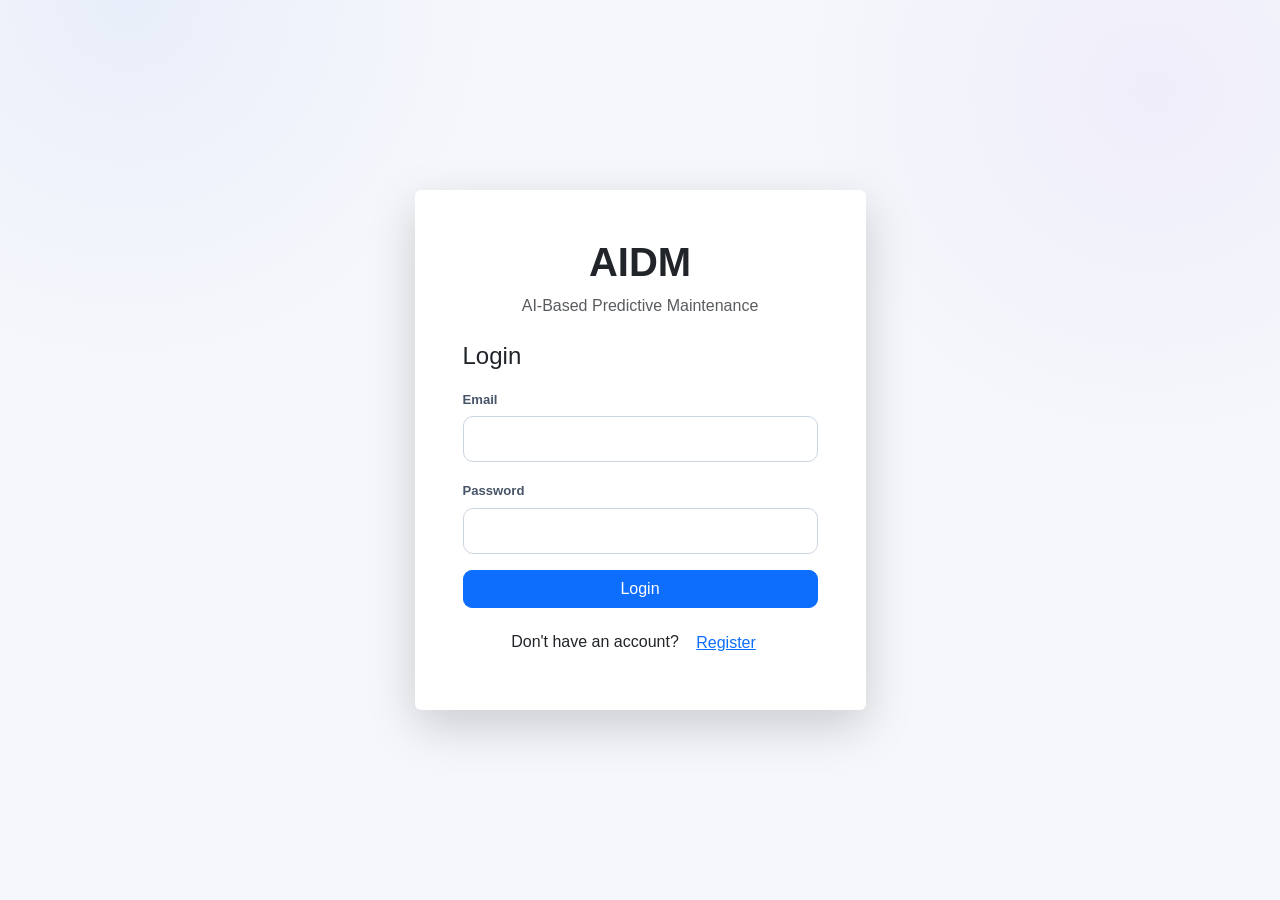
==== frontend/dashboard.html @ ff5ab592 "Initial AIDM project commit" ====
<!DOCTYPE html>
<html lang="en">

<head>

    <meta charset="UTF-8">

    <meta
        name="viewport"
        content="width=device-width, initial-scale=1.0"
    >

    <title>AIDM | Intelligent Maintenance</title>

    <!-- Bootstrap -->
    <link
        href="https://cdn.jsdelivr.net/npm/bootstrap@5.3.3/dist/css/bootstrap.min.css"
        rel="stylesheet"
    >

    <!-- Icons -->
    <link
        rel="stylesheet"
        href="https://cdn.jsdelivr.net/npm/bootstrap-icons@1.11.3/font/bootstrap-icons.min.css"
    >

    <!-- AIDM Styles -->
    <link
        rel="stylesheet"
        href="css/style.css"
    >

</head>


<body>


<!-- ======================================================
     NAVBAR
====================================================== -->

<nav class="aidm-navbar">

    <div class="container">

        <div class="aidm-nav-content">

            <div class="aidm-brand">

                <div class="brand-icon">
                    <i class="bi bi-cpu"></i>
                </div>

                <div>

                    <div class="brand-name">
                        AIDM
                    </div>

                    <div class="brand-subtitle">
                        Intelligent Maintenance
                    </div>

                </div>

            </div>


            <div class="aidm-user-area">

                <div class="user-info">

                    <div class="user-avatar">
                        <i class="bi bi-person"></i>
                    </div>

                    <span id="welcomeUser">
                        Welcome
                    </span>

                </div>


                <button
                    id="logoutButton"
                    type="button"
                    class="logout-btn"
                >

                    <i class="bi bi-box-arrow-right"></i>

                    <span>Logout</span>

                </button>

            </div>

        </div>

    </div>

</nav>



<!-- ======================================================
     MAIN
====================================================== -->

<main class="container aidm-main">


    <!-- ==================================================
         HERO
    ================================================== -->

    <section class="dashboard-hero">

        <div>

            <div class="hero-eyebrow">

                <span class="status-dot"></span>

                AIDM SYSTEM ONLINE

            </div>


            <h1>

                Intelligent maintenance,

                <span>simplified.</span>

            </h1>


            <p>

                Monitor your appliance, predict upcoming maintenance,
                and let AIDM assist you with service discovery and booking.

            </p>

        </div>


        <div class="hero-icon">

            <i class="bi bi-robot"></i>

        </div>

    </section>



    <!-- ==================================================
         LOADING
    ================================================== -->

    <div
        id="loadingMessage"
        class="aidm-loading"
    >

        <div class="spinner-border spinner-border-sm"></div>

        <span>
            Loading your appliance...
        </span>

    </div>



    <!-- ==================================================
         REGISTER APPLIANCE
    ================================================== -->

    <section
        id="registerApplianceSection"
        class="aidm-card register-card"
        style="display: none;"
    >

        <div class="card-header-custom">

            <div class="section-icon">
                <i class="bi bi-plus-circle"></i>
            </div>

            <div>

                <h3>
                    Register Your Appliance
                </h3>

                <p>
                    Register another appliance or add your first appliance to start intelligent maintenance monitoring.
                </p>

            </div>

        </div>


        <form id="applianceForm">

            <div class="row g-3">


                <!-- APPLIANCE TYPE -->

                <div class="col-md-6">

                    <label
                        for="applianceTypeInput"
                        class="form-label"
                    >
                        Appliance Type
                    </label>

                    <select
                        id="applianceTypeInput"
                        class="form-select"
                        required
                    >

                        <option value="">
                            Select appliance
                        </option>

                        <option value="Water Purifier">
                            Water Purifier
                        </option>

                    </select>

                </div>


                <!-- BRAND -->

                <div class="col-md-6">

                    <label
                        for="brandInput"
                        class="form-label"
                    >
                        Brand
                    </label>

                    <select
                        id="brandInput"
                        class="form-select"
                        required
                    >

                        <option value="">
                            Select brand
                        </option>

                        <option value="KENT">
                            KENT
                        </option>

                    </select>

                </div>


                <!-- MODEL -->

                <div class="col-md-6">

                    <label
                        for="modelInput"
                        class="form-label"
                    >
                        Model
                    </label>

                    <select
                        id="modelInput"
                        class="form-select"
                        required
                    >

                        <option value="">
                            Select model
                        </option>

                        <option value="KENT Elegant">
                            KENT Elegant
                        </option>

                        <option value="KENT Grand">
                            KENT Grand
                        </option>

                        <option value="KENT Sterling Star">
                            KENT Sterling Star
                        </option>

                    </select>

                </div>


                <!-- MAINTENANCE INTERVAL -->

                <div class="col-md-6">

                    <label
                        for="intervalInput"
                        class="form-label"
                    >
                        Maintenance Interval
                    </label>

                    <select
                        id="intervalInput"
                        class="form-select"
                        required
                    >

                        <option value="3">
                            Every 3 months
                        </option>

                        <option
                            value="6"
                            selected
                        >
                            Every 6 months
                        </option>

                        <option value="12">
                            Every 12 months
                        </option>

                    </select>

                </div>


                <!-- INSTALLATION DATE -->

                <div class="col-md-6">

                    <label
                        for="installationDate"
                        class="form-label"
                    >
                        Installation Date
                    </label>

                    <input
                        type="date"
                        id="installationDate"
                        class="form-control"
                        required
                    >

                </div>


                <!-- LAST SERVICE DATE -->

                <div class="col-md-6">

                    <label
                        for="lastServiceDate"
                        class="form-label"
                    >
                        Last Service Date
                    </label>

                    <input
                        type="date"
                        id="lastServiceDate"
                        class="form-control"
                        required
                    >

                </div>

            </div>


            <button
                type="submit"
                class="primary-btn mt-4"
            >

                <i class="bi bi-plus-lg"></i>

                Register Appliance

            </button>


            <div
                id="applianceMessage"
                class="mt-3"
            ></div>

        </form>

    </section>



    <!-- ==================================================
         MY APPLIANCES
    ================================================== -->

    <section
        id="appliancesSection"
        class="aidm-card mb-4"
        style="display: none;"
    >

        <div class="section-heading d-flex justify-content-between align-items-center flex-wrap gap-3">

            <div class="d-flex align-items-center gap-3">

                <div class="section-heading-icon">
                    <i class="bi bi-grid-1x2"></i>
                </div>

                <div>

                    <div class="small-label">
                        MY APPLIANCES
                    </div>

                    <h2 class="mb-1">
                        Your Registered Appliances
                    </h2>

                    <p class="mb-0">
                        Select an appliance to view its maintenance schedule, AI analysis and service options.
                    </p>

                </div>

            </div>


            <button
                type="button"
                id="addApplianceButton"
                class="primary-btn"
            >

                <i class="bi bi-plus-lg"></i>

                Add Appliance

            </button>

        </div>


        <div
            id="applianceList"
            class="row g-3 mt-2"
        ></div>

    </section>



    <!-- ==================================================
         DASHBOARD CONTENT
    ================================================== -->

    <div
        id="dashboardContent"
        style="display: none;"
    >


        <!-- ==============================================
             APPLIANCE + MAINTENANCE OVERVIEW
        =============================================== -->

        <section class="overview-grid">


            <!-- APPLIANCE -->

            <div class="aidm-card appliance-card">

                <div class="card-top-row">

                    <div>

                        <div class="small-label">
                            REGISTERED APPLIANCE
                        </div>

                        <h2 id="applianceType">
                            -
                        </h2>

                    </div>


                    <div class="appliance-main-icon">
                        <i class="bi bi-droplet-half"></i>
                    </div>

                </div>


                <div class="appliance-details">

                    <div>

                        <span>
                            Brand
                        </span>

                        <strong id="applianceBrand">
                            -
                        </strong>

                    </div>


                    <div>

                        <span>
                            Model
                        </span>

                        <strong id="applianceModel">
                            -
                        </strong>

                    </div>


                    <div>

                        <span>
                            Last Service
                        </span>

                        <strong id="lastService">
                            -
                        </strong>

                    </div>

                </div>

            </div>



            <!-- MAINTENANCE -->

            <div class="aidm-card maintenance-card">

                <div class="maintenance-heading">

                    <div>

                        <div class="small-label">
                            MAINTENANCE MONITOR
                        </div>

                        <h3>
                            Service Schedule
                        </h3>

                    </div>


                    <div class="maintenance-icon">
                        <i class="bi bi-calendar-check"></i>
                    </div>

                </div>


                <div
                    id="maintenanceStatus"
                    class="maintenance-status"
                >
                    Checking maintenance...
                </div>


                <div class="maintenance-date">

                    <span>
                        Next maintenance
                    </span>

                    <strong id="nextMaintenance">
                        -
                    </strong>

                </div>


                <div class="maintenance-interval">

                    <span>
                        Maintenance interval
                    </span>

                    <strong id="maintenanceInterval">
                        -
                    </strong>

                </div>

            </div>

        </section>



        <!-- ==============================================
             ASK AIDM
        =============================================== -->

        <section class="aidm-card ask-aidm-card">

            <div class="ask-aidm-header">

                <div class="ask-aidm-title-area">

                    <div class="ask-aidm-logo">
                        <i class="bi bi-chat-square-text"></i>
                    </div>

                    <div>

                        <div class="agent-label">
                            AIDM KNOWLEDGE ASSISTANT
                        </div>

                        <h2>
                            Ask AIDM
                        </h2>

                        <p>
                            Ask questions about your selected purifier and get answers grounded in its specific maintenance manual.
                        </p>

                    </div>

                </div>


                <div class="ask-aidm-model-badge">

                    <i class="bi bi-file-earmark-text"></i>

                    <span id="askAIDMModel">
                        No purifier selected
                    </span>

                </div>

            </div>


            <!-- QUESTION INPUT -->

            <div class="ask-aidm-input-area">

                <label
                    for="aidmQuestion"
                    class="form-label"
                >
                    What would you like to know?
                </label>


                <div class="ask-aidm-input-row">

                    <textarea
                        id="aidmQuestion"
                        class="form-control"
                        rows="3"
                        placeholder="Example: How often should I replace the RO membrane?"
                    ></textarea>


                    <button
                        type="button"
                        id="askAIDMButton"
                        class="ask-aidm-btn"
                    >

                        <i class="bi bi-stars"></i>

                        Ask AIDM

                    </button>

                </div>


                <div class="ask-aidm-hint">

                    <i class="bi bi-info-circle"></i>

                    <span>
                        Press Ctrl + Enter to ask quickly.
                    </span>

                </div>

            </div>


            <!-- ANSWER -->

            <div
                id="aidmQuestionResult"
                class="ask-aidm-result"
                style="display: none;"
            >

                <div class="ask-aidm-result-header">

                    <div class="ask-aidm-answer-icon">

                        <i class="bi bi-robot"></i>

                    </div>

                    <div>

                        <div class="small-label">
                            AIDM RESPONSE
                        </div>

                        <strong>
                            Maintenance Knowledge
                        </strong>

                    </div>

                </div>


                <div
                    id="aidmQuestionAnswer"
                    class="ask-aidm-answer"
                ></div>


                <div
                    id="aidmQuestionSource"
                    class="ask-aidm-source"
                ></div>

            </div>

        </section>



        <!-- ==============================================
             AIDM AGENT
        =============================================== -->

        <section class="aidm-card agent-card">


            <!-- AGENT HEADER -->

            <div class="agent-header">

                <div class="agent-title-area">

                    <div class="agent-logo">
                        <i class="bi bi-stars"></i>
                    </div>

                    <div>

                        <div class="agent-label">
                            AIDM INTELLIGENT AGENT
                        </div>

                        <h2>
                            Your maintenance copilot
                        </h2>

                        <p>
                            Analyze maintenance requirements, retrieve
                            relevant knowledge, discover service centers,
                            and recommend an available appointment.
                        </p>

                    </div>

                </div>


                <button
                    type="button"
                    id="runAgentButton"
                    class="agent-run-btn"
                >

                    <i class="bi bi-play-fill"></i>

                    Run AI Agent

                </button>

            </div>



            <!-- AGENT STATUS -->

            <div
                id="agentStatus"
                class="agent-status"
            >

                <div class="agent-status-inner">

                    <div class="agent-status-icon">
                        <i class="bi bi-stars"></i>
                    </div>

                    <div>

                        <strong>
                            Agent ready
                        </strong>

                        <p>
                            Click "Run AI Agent" to analyze your appliance.
                        </p>

                    </div>

                </div>

            </div>



            <!-- AGENT RESULTS -->

            <div
                id="agentResults"
                class="agent-results"
                style="display: none;"
            >


                <!-- AGENT PIPELINE -->

                <div class="agent-pipeline">

                    <div class="pipeline-step">

                        <div class="pipeline-icon">
                            <i class="bi bi-calendar-event"></i>
                        </div>

                        <div>

                            <span>
                                Maintenance
                            </span>

                            <strong>
                                Analyzed
                            </strong>

                        </div>

                    </div>


                    <div class="pipeline-line"></div>


                    <div class="pipeline-step">

                        <div class="pipeline-icon">
                            <i class="bi bi-database"></i>
                        </div>

                        <div>

                            <span>
                                Knowledge
                            </span>

                            <strong>
                                Retrieved
                            </strong>

                        </div>

                    </div>


                    <div class="pipeline-line"></div>


                    <div class="pipeline-step">

                        <div class="pipeline-icon">
                            <i class="bi bi-geo-alt"></i>
                        </div>

                        <div>

                            <span>
                                Service
                            </span>

                            <strong>
                                Discovered
                            </strong>

                        </div>

                    </div>


                    <div class="pipeline-line"></div>


                    <div class="pipeline-step">

                        <div class="pipeline-icon">
                            <i class="bi bi-clock"></i>
                        </div>

                        <div>

                            <span>
                                Appointment
                            </span>

                            <strong>
                                Ready
                            </strong>

                        </div>

                    </div>

                </div>



                <!-- AGENT SUMMARY -->

                <div class="agent-summary-grid">


                    <div class="agent-summary-card">

                        <span>
                            Maintenance Status
                        </span>

                        <strong id="agentMaintenanceStatus">
                            -
                        </strong>

                    </div>


                    <div class="agent-summary-card">

                        <span>
                            Predicted Maintenance
                        </span>

                        <strong id="agentMaintenanceDate">
                            -
                        </strong>

                    </div>


                    <div class="agent-summary-card">

                        <span>
                            Service Centers
                        </span>

                        <strong id="agentCenterCount">
                            -
                        </strong>

                    </div>

                </div>



                <!-- SERVICE CENTER + SLOT -->

                <div class="agent-selection-grid">


                    <!-- SERVICE CENTER -->

                    <div class="selection-card">

                        <div class="selection-heading">

                            <div class="selection-icon">
                                <i class="bi bi-geo-alt"></i>
                            </div>

                            <div>

                                <span>
                                    SERVICE CENTER
                                </span>

                                <h3>
                                    Choose a center
                                </h3>

                            </div>

                        </div>


                        <label
                            for="agentServiceCenterSelect"
                            class="form-label"
                        >
                            Available service centers
                        </label>


                        <select
                            id="agentServiceCenterSelect"
                            class="form-select"
                        >

                            <option value="">
                                Select service center
                            </option>

                        </select>


                        <div
                            id="agentServiceDistance"
                            class="selection-meta"
                        ></div>

                    </div>



                    <!-- TIME SLOT -->

                    <div class="selection-card">

                        <div class="selection-heading">

                            <div class="selection-icon clock-icon">
                                <i class="bi bi-clock"></i>
                            </div>

                            <div>

                                <span>
                                    APPOINTMENT
                                </span>

                                <h3>
                                    Choose a time
                                </h3>

                            </div>

                        </div>


                        <label
                            for="agentSlotSelect"
                            class="form-label"
                        >
                            Available time slots
                        </label>


                        <select
                            id="agentSlotSelect"
                            class="form-select"
                            disabled
                        >

                            <option value="">
                                Select service slot
                            </option>

                        </select>


                        <div class="selection-meta">
                            Slots depend on the selected service center.
                        </div>

                    </div>

                </div>



                <!-- EXPLANATION -->

                <div class="agent-explanation">

                    <div class="explanation-icon">
                        <i class="bi bi-lightbulb"></i>
                    </div>

                    <div>

                        <div class="explanation-title">
                            AI Maintenance Explanation
                        </div>

                        <p id="agentExplanation">
                            -
                        </p>

                    </div>

                </div>



                <!-- CONFIRMATION -->

                <div
                    id="agentConfirmation"
                    class="booking-confirmation"
                    style="display: none;"
                >

                    <div class="confirmation-content">

                        <div class="confirmation-icon">
                            <i class="bi bi-calendar-check"></i>
                        </div>

                        <div>

                            <div class="confirmation-label">
                                READY TO BOOK
                            </div>

                            <h3>
                                Confirm your maintenance appointment
                            </h3>

                            <p>
                                Review your selected service center
                                and time slot, then confirm the appointment.
                            </p>

                        </div>

                    </div>


                    <div class="confirmation-actions">

                        <button
                            type="button"
                            id="confirmAgentBooking"
                            class="confirm-btn"
                        >

                            <i class="bi bi-check-lg"></i>

                            Yes, Book It

                        </button>


                        <button
                            type="button"
                            id="cancelAgentBooking"
                            class="cancel-btn"
                        >

                            <i class="bi bi-x-lg"></i>

                            Not Now

                        </button>

                    </div>

                </div>



                <!-- BOOKING RESULT -->

                <div
                    id="agentBookingResult"
                    class="booking-result"
                    style="display: none;"
                ></div>


            </div>

        </section>



        <!-- ==============================================
             SERVICE CENTERS
        =============================================== -->

        <section class="aidm-card">

            <div class="section-heading">

                <div class="section-heading-icon">
                    <i class="bi bi-tools"></i>
                </div>

                <div>

                    <div class="small-label">
                        SERVICE NETWORK
                    </div>

                    <h2>
                        Available Service Centers
                    </h2>

                    <p>
                        Service providers available for your appliance.
                    </p>

                </div>

            </div>


            <div
                id="serviceCenters"
                class="row g-3"
            ></div>

        </section>



        <!-- ==============================================
             SERVICE HISTORY
        =============================================== -->

        <section class="aidm-card">

            <div class="section-heading">

                <div class="section-heading-icon history-icon">
                    <i class="bi bi-clock-history"></i>
                </div>

                <div>

                    <div class="small-label">
                        ACTIVITY
                    </div>

                    <h2>
                        Service History
                    </h2>

                    <p>
                        Your previous service appointments and bookings.
                    </p>

                </div>

            </div>


            <div id="bookingHistory">

                <div class="history-empty">

                    <i class="bi bi-hourglass-split"></i>

                    <span>
                        Loading service history...
                    </span>

                </div>

            </div>

        </section>


    </div>

</main>



<!-- ======================================================
     JAVASCRIPT
====================================================== -->

<script src="js/dashboard.js"></script>

</body>

</html>
---- frontend/css/style.css ----
/* =========================================================
   AIDM — Intelligent Maintenance Dashboard
   Premium Responsive UI
   ========================================================= */


/* =========================================================
   ROOT
========================================================= */

:root {

    --bg: #f5f7fb;
    --surface: #ffffff;
    --surface-soft: #f8fafc;

    --navy: #0f172a;
    --navy-light: #1e293b;

    --blue: #2563eb;
    --blue-dark: #1d4ed8;
    --blue-soft: #eff6ff;

    --purple: #7c3aed;
    --purple-soft: #f5f3ff;

    --green: #16a34a;
    --green-soft: #f0fdf4;

    --orange: #ea580c;
    --orange-soft: #fff7ed;

    --red: #dc2626;
    --red-soft: #fef2f2;

    --text: #0f172a;
    --text-secondary: #475569;
    --text-muted: #64748b;

    --border: #e2e8f0;

    --radius: 18px;

    --shadow:
        0 8px 30px rgba(15, 23, 42, 0.06);

    --shadow-hover:
        0 14px 40px rgba(15, 23, 42, 0.10);
}


/* =========================================================
   RESET
========================================================= */

* {
    box-sizing: border-box;
}

html {
    scroll-behavior: smooth;
}

body {

    margin: 0;

    background:
        radial-gradient(
            circle at 10% 0%,
            rgba(37, 99, 235, 0.06),
            transparent 25%
        ),
        radial-gradient(
            circle at 90% 10%,
            rgba(124, 58, 237, 0.05),
            transparent 25%
        ),
        var(--bg);

    color: var(--text);

    font-family:
        Inter,
        -apple-system,
        BlinkMacSystemFont,
        "Segoe UI",
        Roboto,
        Arial,
        sans-serif;

    min-height: 100vh;
}

button,
input,
select {
    font-family: inherit;
}


/* =========================================================
   NAVBAR
========================================================= */

.aidm-navbar {

    position: sticky;

    top: 0;

    z-index: 1000;

    background:
        linear-gradient(
            135deg,
            #0b1220,
            #172554
        );

    color: white;

    border-bottom:
        1px solid rgba(255, 255, 255, 0.08);

    box-shadow:
        0 6px 25px rgba(15, 23, 42, 0.16);
}


.aidm-nav-content {

    min-height: 72px;

    display: flex;

    align-items: center;

    justify-content: space-between;
}


.aidm-brand {

    display: flex;

    align-items: center;

    gap: 12px;
}


.brand-icon {

    width: 42px;

    height: 42px;

    display: flex;

    align-items: center;

    justify-content: center;

    border-radius: 12px;

    background:
        linear-gradient(
            135deg,
            #2563eb,
            #7c3aed
        );

    box-shadow:
        0 6px 18px rgba(37, 99, 235, 0.35);

    font-size: 1.15rem;
}


.brand-name {

    font-size: 1.2rem;

    font-weight: 800;

    letter-spacing: 0.5px;
}


.brand-subtitle {

    color: #94a3b8;

    font-size: 0.68rem;

    margin-top: -2px;

    letter-spacing: 0.4px;
}


.aidm-user-area {

    display: flex;

    align-items: center;

    gap: 18px;
}


.user-info {

    display: flex;

    align-items: center;

    gap: 9px;

    font-size: 0.9rem;

    color: #e2e8f0;
}


.user-avatar {

    width: 34px;

    height: 34px;

    display: flex;

    align-items: center;

    justify-content: center;

    border-radius: 50%;

    background: rgba(255, 255, 255, 0.1);

    color: white;
}


.logout-btn {

    display: flex;

    align-items: center;

    gap: 7px;

    background: rgba(255, 255, 255, 0.07);

    color: white;

    border: 1px solid rgba(255, 255, 255, 0.14);

    border-radius: 9px;

    padding: 8px 13px;

    font-size: 0.82rem;

    cursor: pointer;

    transition: all 0.2s ease;
}


.logout-btn:hover {

    background: rgba(255, 255, 255, 0.14);

    transform: translateY(-1px);
}


/* =========================================================
   MAIN
========================================================= */

.aidm-main {

    padding-top: 38px;

    padding-bottom: 60px;
}


/* =========================================================
   HERO
========================================================= */

.dashboard-hero {

    position: relative;

    overflow: hidden;

    display: flex;

    align-items: center;

    justify-content: space-between;

    min-height: 210px;

    margin-bottom: 25px;

    padding: 42px;

    border-radius: 24px;

    background:
        linear-gradient(
            135deg,
            #0f172a 0%,
            #172554 55%,
            #312e81 100%
        );

    color: white;

    box-shadow:
        0 15px 45px rgba(15, 23, 42, 0.18);
}


.dashboard-hero::before {

    content: "";

    position: absolute;

    width: 280px;

    height: 280px;

    border-radius: 50%;

    background:
        rgba(96, 165, 250, 0.12);

    top: -120px;

    right: 100px;
}


.dashboard-hero::after {

    content: "";

    position: absolute;

    width: 180px;

    height: 180px;

    border-radius: 50%;

    background:
        rgba(167, 139, 250, 0.12);

    bottom: -100px;

    right: 300px;
}


.dashboard-hero > div {

    position: relative;

    z-index: 2;
}


.hero-eyebrow {

    display: flex;

    align-items: center;

    gap: 8px;

    font-size: 0.72rem;

    font-weight: 700;

    letter-spacing: 1.2px;

    color: #93c5fd;

    margin-bottom: 12px;
}


.status-dot {

    width: 8px;

    height: 8px;

    border-radius: 50%;

    background: #4ade80;

    box-shadow:
        0 0 0 4px rgba(74, 222, 128, 0.12);
}


.dashboard-hero h1 {

    margin: 0;

    max-width: 680px;

    font-size: clamp(2rem, 4vw, 3.1rem);

    line-height: 1.08;

    font-weight: 800;

    letter-spacing: -1.5px;
}


.dashboard-hero h1 span {

    background:
        linear-gradient(
            90deg,
            #60a5fa,
            #a78bfa
        );

    -webkit-background-clip: text;

    -webkit-text-fill-color: transparent;
}


.dashboard-hero p {

    max-width: 650px;

    margin: 15px 0 0;

    color: #cbd5e1;

    line-height: 1.7;

    font-size: 0.98rem;
}


.hero-icon {

    position: relative;

    z-index: 2;

    width: 115px;

    height: 115px;

    display: flex;

    align-items: center;

    justify-content: center;

    border-radius: 30px;

    background:
        rgba(255, 255, 255, 0.07);

    border:
        1px solid rgba(255, 255, 255, 0.12);

    backdrop-filter: blur(10px);

    font-size: 3.4rem;

    color: #bfdbfe;
}


/* =========================================================
   LOADING
========================================================= */

.aidm-loading {

    display: flex;

    align-items: center;

    gap: 10px;

    padding: 14px 17px;

    margin-bottom: 20px;

    border-radius: 12px;

    background: var(--blue-soft);

    border: 1px solid #bfdbfe;

    color: #1d4ed8;

    font-size: 0.9rem;
}


/* =========================================================
   GENERAL CARD
========================================================= */

.aidm-card {

    background: var(--surface);

    border: 1px solid var(--border);

    border-radius: var(--radius);

    box-shadow: var(--shadow);

    padding: 28px;

    margin-bottom: 22px;

    transition:
        box-shadow 0.25s ease,
        transform 0.25s ease;
}


.aidm-card:hover {

    box-shadow: var(--shadow-hover);
}


/* =========================================================
   REGISTER
========================================================= */

.register-card {

    max-width: 900px;

    margin-left: auto;

    margin-right: auto;
}


.card-header-custom {

    display: flex;

    gap: 15px;

    align-items: flex-start;

    margin-bottom: 25px;
}


.section-icon {

    width: 44px;

    height: 44px;

    flex-shrink: 0;

    display: flex;

    align-items: center;

    justify-content: center;

    border-radius: 12px;

    background: var(--blue-soft);

    color: var(--blue);

    font-size: 1.2rem;
}


.card-header-custom h3 {

    margin: 0;

    font-size: 1.2rem;

    font-weight: 750;
}


.card-header-custom p {

    margin: 5px 0 0;

    color: var(--text-muted);

    font-size: 0.9rem;
}


/* =========================================================
   FORM
========================================================= */

.form-label {

    color: var(--text-secondary);

    font-size: 0.82rem;

    font-weight: 650;

    margin-bottom: 7px;
}


.form-control,
.form-select {

    min-height: 46px;

    border:
        1px solid #cbd5e1;

    border-radius: 10px;

    padding: 10px 13px;

    color: var(--text);

    background: white;

    transition:
        border-color 0.2s ease,
        box-shadow 0.2s ease;
}


.form-control::placeholder {

    color: #94a3b8;
}


.form-control:focus,
.form-select:focus {

    border-color: var(--blue);

    box-shadow:
        0 0 0 4px rgba(37, 99, 235, 0.10);

    outline: none;
}


.primary-btn {

    display: inline-flex;

    align-items: center;

    gap: 8px;

    border: none;

    border-radius: 10px;

    padding: 11px 18px;

    color: white;

    background:
        linear-gradient(
            135deg,
            var(--blue),
            #4f46e5
        );

    font-weight: 650;

    box-shadow:
        0 6px 16px rgba(37, 99, 235, 0.22);

    cursor: pointer;

    transition: all 0.2s ease;
}


.primary-btn:hover {

    transform: translateY(-2px);

    box-shadow:
        0 9px 22px rgba(37, 99, 235, 0.30);
}


/* =========================================================
   OVERVIEW
========================================================= */

.overview-grid {

    display: grid;

    grid-template-columns:
        minmax(0, 1fr)
        minmax(0, 1fr);

    gap: 22px;

    margin-bottom: 22px;
}


.overview-grid .aidm-card {

    margin-bottom: 0;
}


/* =========================================================
   APPLIANCE CARD
========================================================= */

.appliance-card {

    background:
        linear-gradient(
            145deg,
            #ffffff,
            #f8fbff
        );
}


.card-top-row {

    display: flex;

    align-items: flex-start;

    justify-content: space-between;

    margin-bottom: 30px;
}


.small-label {

    color: #64748b;

    font-size: 0.68rem;

    font-weight: 800;

    letter-spacing: 1.1px;

    margin-bottom: 7px;
}


.appliance-card h2 {

    margin: 0;

    font-size: 1.65rem;

    font-weight: 800;

    letter-spacing: -0.5px;
}


.appliance-main-icon {

    width: 55px;

    height: 55px;

    display: flex;

    align-items: center;

    justify-content: center;

    border-radius: 16px;

    color: var(--blue);

    background: var(--blue-soft);

    font-size: 1.55rem;
}


.appliance-details {

    display: grid;

    grid-template-columns:
        repeat(3, 1fr);

    gap: 15px;

    padding-top: 18px;

    border-top:
        1px solid var(--border);
}


.appliance-details div {

    display: flex;

    flex-direction: column;

    gap: 5px;
}


.appliance-details span {

    color: var(--text-muted);

    font-size: 0.73rem;
}


.appliance-details strong {

    font-size: 0.9rem;

    font-weight: 700;

    word-break: break-word;
}


/* =========================================================
   MAINTENANCE CARD
========================================================= */

.maintenance-card {

    background:
        linear-gradient(
            145deg,
            #ffffff,
            #f8fafc
        );
}


.maintenance-heading {

    display: flex;

    align-items: flex-start;

    justify-content: space-between;

    margin-bottom: 18px;
}


.maintenance-heading h3 {

    margin: 0;

    font-size: 1.2rem;

    font-weight: 750;
}


.maintenance-icon {

    width: 46px;

    height: 46px;

    display: flex;

    align-items: center;

    justify-content: center;

    border-radius: 13px;

    background: var(--green-soft);

    color: var(--green);

    font-size: 1.25rem;
}


.maintenance-status {

    display: inline-flex;

    align-items: center;

    padding: 8px 12px;

    border-radius: 999px;

    background: var(--green-soft);

    color: var(--green);

    font-size: 0.78rem;

    font-weight: 750;

    margin-bottom: 22px;
}


.maintenance-date {

    display: flex;

    flex-direction: column;

    gap: 5px;

    padding-bottom: 17px;

    border-bottom:
        1px solid var(--border);
}


.maintenance-date span,
.maintenance-interval span {

    color: var(--text-muted);

    font-size: 0.75rem;
}


.maintenance-date strong {

    font-size: 1.45rem;

    font-weight: 800;

    letter-spacing: -0.3px;
}


.maintenance-interval {

    display: flex;

    align-items: center;

    justify-content: space-between;

    padding-top: 17px;
}


.maintenance-interval strong {

    font-size: 0.9rem;

    font-weight: 700;
}


/* =========================================================
   AGENT
========================================================= */

.agent-card {

    position: relative;

    overflow: hidden;

    padding: 0;
}


.agent-card::before {

    content: "";

    position: absolute;

    top: 0;

    left: 0;

    right: 0;

    height: 4px;

    background:
        linear-gradient(
            90deg,
            #2563eb,
            #7c3aed,
            #06b6d4
        );
}


.agent-header {

    display: flex;

    align-items: center;

    justify-content: space-between;

    gap: 25px;

    padding: 32px;
}


.agent-title-area {

    display: flex;

    gap: 16px;

    align-items: flex-start;
}


.agent-logo {

    width: 52px;

    height: 52px;

    flex-shrink: 0;

    display: flex;

    align-items: center;

    justify-content: center;

    border-radius: 15px;

    color: white;

    background:
        linear-gradient(
            135deg,
            #2563eb,
            #7c3aed
        );

    box-shadow:
        0 8px 20px rgba(37, 99, 235, 0.25);

    font-size: 1.35rem;
}


.agent-label {

    color: var(--blue);

    font-size: 0.68rem;

    font-weight: 800;

    letter-spacing: 1.1px;

    margin-bottom: 5px;
}


.agent-header h2 {

    margin: 0;

    font-size: 1.45rem;

    font-weight: 800;

    letter-spacing: -0.4px;
}


.agent-header p {

    max-width: 650px;

    margin: 7px 0 0;

    color: var(--text-muted);

    font-size: 0.88rem;

    line-height: 1.6;
}


.agent-run-btn {

    flex-shrink: 0;

    display: inline-flex;

    align-items: center;

    gap: 8px;

    border: none;

    border-radius: 11px;

    padding: 12px 18px;

    color: white;

    background: var(--navy);

    font-weight: 700;

    cursor: pointer;

    box-shadow:
        0 7px 18px rgba(15, 23, 42, 0.18);

    transition: all 0.2s ease;
}


.agent-run-btn:hover {

    background: #1e293b;

    transform: translateY(-2px);

    box-shadow:
        0 10px 23px rgba(15, 23, 42, 0.22);
}


/* =========================================================
   AGENT STATUS
========================================================= */

.agent-status {

    margin: 0 32px 25px;

    padding: 15px;

    border-radius: 13px;

    background:
        linear-gradient(
            90deg,
            #f8fafc,
            #f5f3ff
        );

    border:
        1px solid var(--border);
}


.agent-status-inner {

    display: flex;

    align-items: center;

    gap: 12px;
}


.agent-status-icon {

    width: 38px;

    height: 38px;

    display: flex;

    align-items: center;

    justify-content: center;

    border-radius: 10px;

    background: var(--purple-soft);

    color: var(--purple);
}


.agent-status strong {

    display: block;

    font-size: 0.86rem;
}


.agent-status p {

    margin: 2px 0 0;

    color: var(--text-muted);

    font-size: 0.8rem;
}


/* =========================================================
   AGENT RESULTS
========================================================= */

.agent-results {

    padding: 0 32px 32px;

    animation: agentAppear 0.35s ease;
}


@keyframes agentAppear {

    from {
        opacity: 0;
        transform: translateY(8px);
    }

    to {
        opacity: 1;
        transform: translateY(0);
    }

}


/* =========================================================
   PIPELINE
========================================================= */

.agent-pipeline {

    display: flex;

    align-items: center;

    padding: 17px;

    margin-bottom: 22px;

    border-radius: 14px;

    background: #f8fafc;

    border:
        1px solid var(--border);

    overflow-x: auto;
}


.pipeline-step {

    display: flex;

    align-items: center;

    gap: 9px;

    min-width: max-content;
}


.pipeline-icon {

    width: 34px;

    height: 34px;

    display: flex;

    align-items: center;

    justify-content: center;

    border-radius: 9px;

    background: white;

    color: var(--blue);

    border:
        1px solid #dbeafe;
}


.pipeline-step span {

    display: block;

    color: var(--text-muted);

    font-size: 0.66rem;

    text-transform: uppercase;

    letter-spacing: 0.5px;
}


.pipeline-step strong {

    display: block;

    font-size: 0.76rem;

    color: var(--text);
}


.pipeline-line {

    flex: 1;

    min-width: 25px;

    height: 1px;

    margin: 0 10px;

    background: #cbd5e1;
}


/* =========================================================
   AGENT SUMMARY
========================================================= */

.agent-summary-grid {

    display: grid;

    grid-template-columns:
        repeat(3, 1fr);

    gap: 14px;

    margin-bottom: 22px;
}


.agent-summary-card {

    padding: 18px;

    border-radius: 13px;

    background: white;

    border:
        1px solid var(--border);

    box-shadow:
        0 3px 12px rgba(15, 23, 42, 0.035);
}


.agent-summary-card span {

    display: block;

    color: var(--text-muted);

    font-size: 0.72rem;

    margin-bottom: 7px;
}


.agent-summary-card strong {

    display: block;

    font-size: 1rem;

    font-weight: 750;
}


/* =========================================================
   SELECTION
========================================================= */

.agent-selection-grid {

    display: grid;

    grid-template-columns:
        1fr 1fr;

    gap: 15px;

    margin-bottom: 18px;
}


.selection-card {

    padding: 21px;

    border-radius: 15px;

    border:
        1px solid var(--border);

    background:
        linear-gradient(
            145deg,
            #ffffff,
            #f8fafc
        );
}


.selection-heading {

    display: flex;

    align-items: center;

    gap: 11px;

    margin-bottom: 18px;
}


.selection-icon {

    width: 40px;

    height: 40px;

    display: flex;

    align-items: center;

    justify-content: center;

    border-radius: 11px;

    color: var(--blue);

    background: var(--blue-soft);
}


.clock-icon {

    color: var(--purple);

    background: var(--purple-soft);
}


.selection-heading span {

    display: block;

    color: var(--text-muted);

    font-size: 0.63rem;

    font-weight: 800;

    letter-spacing: 0.8px;
}


.selection-heading h3 {

    margin: 2px 0 0;

    font-size: 1rem;

    font-weight: 750;
}


.selection-meta {

    margin-top: 9px;

    color: var(--text-muted);

    font-size: 0.75rem;

    min-height: 18px;
}


/* =========================================================
   EXPLANATION
========================================================= */

.agent-explanation {

    display: flex;

    gap: 13px;

    padding: 20px;

    margin-bottom: 18px;

    border-radius: 14px;

    background:
        linear-gradient(
            135deg,
            #eff6ff,
            #f5f3ff
        );

    border:
        1px solid #dbeafe;
}


.explanation-icon {

    width: 39px;

    height: 39px;

    flex-shrink: 0;

    display: flex;

    align-items: center;

    justify-content: center;

    border-radius: 10px;

    color: var(--blue);

    background: white;

    box-shadow:
        0 3px 10px rgba(37, 99, 235, 0.08);
}


.explanation-title {

    font-size: 0.82rem;

    font-weight: 800;

    margin-bottom: 5px;
}


.agent-explanation p {

    margin: 0;

    color: var(--text-secondary);

    font-size: 0.86rem;

    line-height: 1.7;
}


/* =========================================================
   CONFIRMATION
========================================================= */

.booking-confirmation {

    display: flex;

    align-items: center;

    justify-content: space-between;

    gap: 20px;

    padding: 22px;

    border-radius: 15px;

    background:
        linear-gradient(
            135deg,
            #f0fdf4,
            #ecfeff
        );

    border:
        1px solid #bbf7d0;
}


.confirmation-content {

    display: flex;

    align-items: center;

    gap: 13px;
}


.confirmation-icon {

    width: 46px;

    height: 46px;

    display: flex;

    align-items: center;

    justify-content: center;

    flex-shrink: 0;

    border-radius: 12px;

    background: white;

    color: var(--green);

    font-size: 1.2rem;
}


.confirmation-label {

    color: var(--green);

    font-size: 0.63rem;

    font-weight: 800;

    letter-spacing: 1px;
}


.booking-confirmation h3 {

    margin: 3px 0;

    font-size: 1rem;

    font-weight: 800;
}


.booking-confirmation p {

    margin: 0;

    color: var(--text-muted);

    font-size: 0.78rem;
}


.confirmation-actions {

    display: flex;

    gap: 9px;

    flex-shrink: 0;
}


.confirm-btn,
.cancel-btn {

    border-radius: 9px;

    padding: 10px 15px;

    font-size: 0.82rem;

    font-weight: 700;

    cursor: pointer;

    transition: all 0.2s ease;
}


.confirm-btn {

    border: none;

    background: var(--green);

    color: white;
}


.confirm-btn:hover {

    background: #15803d;

    transform: translateY(-1px);
}


.cancel-btn {

    border:
        1px solid #cbd5e1;

    background: white;

    color: var(--text-secondary);
}


.cancel-btn:hover {

    background: #f8fafc;
}


/* =========================================================
   BOOKING RESULT
========================================================= */

.booking-result {

    animation: agentAppear 0.3s ease;
}


/* =========================================================
   SECTION HEADINGS
========================================================= */

.section-heading {

    display: flex;

    align-items: flex-start;

    gap: 14px;

    margin-bottom: 22px;
}


.section-heading-icon {

    width: 43px;

    height: 43px;

    display: flex;

    align-items: center;

    justify-content: center;

    flex-shrink: 0;

    border-radius: 12px;

    background: var(--blue-soft);

    color: var(--blue);
}


.history-icon {

    background: var(--purple-soft);

    color: var(--purple);
}


.section-heading h2 {

    margin: 0;

    font-size: 1.2rem;

    font-weight: 800;
}


.section-heading p {

    margin: 4px 0 0;

    color: var(--text-muted);

    font-size: 0.82rem;
}


/* =========================================================
   SERVICE CENTERS
========================================================= */

#serviceCenters {

    min-height: 40px;
}


.service-card {

    height: 100%;

    border-radius: 14px;

    transition:
        transform 0.2s ease,
        box-shadow 0.2s ease;
}


.service-card:hover {

    transform: translateY(-4px);

    box-shadow:
        0 12px 28px rgba(15, 23, 42, 0.09);
}


/* =========================================================
   HISTORY
========================================================= */

.history-empty {

    display: flex;

    align-items: center;

    justify-content: center;

    gap: 9px;

    min-height: 90px;

    border:
        1px dashed #cbd5e1;

    border-radius: 13px;

    color: var(--text-muted);

    font-size: 0.85rem;

    background: #f8fafc;
}


/* =========================================================
   BOOTSTRAP OVERRIDES
========================================================= */

.btn {

    border-radius: 9px;
}


.alert {

    border-radius: 12px;
}


/* =========================================================
   RESPONSIVE — TABLET
========================================================= */

@media (max-width: 900px) {

    .overview-grid {

        grid-template-columns: 1fr;
    }


    .agent-selection-grid {

        grid-template-columns: 1fr;
    }


    .booking-confirmation {

        align-items: flex-start;

        flex-direction: column;
    }


    .confirmation-actions {

        width: 100%;
    }


    .confirm-btn,
    .cancel-btn {

        flex: 1;
    }

}


/* =========================================================
   RESPONSIVE — MOBILE
========================================================= */

@media (max-width: 768px) {

    .aidm-main {

        padding-top: 20px;

        padding-bottom: 35px;
    }


    .aidm-nav-content {

        min-height: 64px;
    }


    .brand-subtitle {

        display: none;
    }


    .brand-icon {

        width: 38px;

        height: 38px;
    }


    .brand-name {

        font-size: 1.05rem;
    }


    .user-info span {

        display: none;
    }


    .logout-btn span {

        display: none;
    }


    .logout-btn {

        width: 35px;

        height: 35px;

        padding: 0;

        justify-content: center;
    }


    .dashboard-hero {

        min-height: auto;

        padding: 27px 23px;

        border-radius: 19px;
    }


    .dashboard-hero h1 {

        font-size: 2rem;

        letter-spacing: -0.8px;
    }


    .dashboard-hero p {

        font-size: 0.84rem;

        line-height: 1.6;
    }


    .hero-icon {

        display: none;
    }


    .aidm-card {

        padding: 20px;

        border-radius: 15px;
    }


    .agent-card {

        padding: 0;
    }


    .agent-header {

        align-items: flex-start;

        flex-direction: column;

        padding: 23px;
    }


    .agent-title-area {

        gap: 12px;
    }


    .agent-header h2 {

        font-size: 1.2rem;
    }


    .agent-header p {

        font-size: 0.8rem;
    }


    .agent-logo {

        width: 45px;

        height: 45px;

        font-size: 1.1rem;
    }


    .agent-run-btn {

        width: 100%;

        justify-content: center;
    }


    .agent-status {

        margin:
            0 20px 20px;
    }


    .agent-results {

        padding:
            0 20px 20px;
    }


    .agent-pipeline {

        padding: 13px;

        overflow-x: auto;

        justify-content: flex-start;
    }


    .agent-summary-grid {

        grid-template-columns: 1fr;

        gap: 9px;
    }


    .appliance-details {

        grid-template-columns: 1fr 1fr;
    }


    .maintenance-date strong {

        font-size: 1.25rem;
    }


    .confirmation-content {

        align-items: flex-start;
    }

}


/* =========================================================
   RESPONSIVE — SMALL PHONE
========================================================= */

@media (max-width: 480px) {

    .container {

        padding-left: 12px;

        padding-right: 12px;
    }


    .dashboard-hero {

        padding: 23px 19px;
    }


    .dashboard-hero h1 {

        font-size: 1.75rem;
    }


    .hero-eyebrow {

        font-size: 0.62rem;
    }


    .aidm-card {

        padding: 17px;
    }


    .agent-card {

        padding: 0;
    }


    .agent-header {

        padding: 19px;
    }


    .agent-status {

        margin:
            0 17px 17px;
    }


    .agent-results {

        padding:
            0 17px 17px;
    }


    .agent-pipeline {

        margin-left: -2px;

        margin-right: -2px;
    }


    .appliance-details {

        grid-template-columns: 1fr;
    }


    .appliance-main-icon {

        width: 45px;

        height: 45px;
    }


    .section-heading {

        gap: 10px;
    }


    .section-heading-icon {

        width: 38px;

        height: 38px;
    }


    .booking-confirmation {

        padding: 17px;
    }


    .confirmation-actions {

        flex-direction: column;

        width: 100%;
    }


    .confirm-btn,
    .cancel-btn {

        width: 100%;
    }

}


/* =========================================================
   ACCESSIBILITY
========================================================= */

button:focus-visible,
input:focus-visible,
select:focus-visible {

    outline:
        3px solid rgba(37, 99, 235, 0.22);

    outline-offset: 2px;
}


button:disabled,
select:disabled,
input:disabled {

    opacity: 0.6;

    cursor: not-allowed;
}

/* =========================================================
   ASK AIDM — RAG KNOWLEDGE ASSISTANT
========================================================= */

.ask-aidm-card {
    position: relative;
    overflow: hidden;
    padding: 0;
    background:
        linear-gradient(
            145deg,
            #ffffff 0%,
            #f8faff 55%,
            #faf8ff 100%
        );
}


/* Top gradient accent */

.ask-aidm-card::before {
    content: "";

    position: absolute;

    top: 0;
    left: 0;
    right: 0;

    height: 4px;

    background:
        linear-gradient(
            90deg,
            #2563eb,
            #7c3aed,
            #06b6d4
        );
}


/* =========================================================
   HEADER
========================================================= */

.ask-aidm-header {
    display: flex;

    align-items: center;
    justify-content: space-between;

    gap: 20px;

    padding: 28px 32px 24px;
}


.ask-aidm-title-area {
    display: flex;

    align-items: flex-start;

    gap: 15px;
}


/* AI Logo */

.ask-aidm-logo {
    width: 52px;
    height: 52px;

    flex-shrink: 0;

    display: flex;

    align-items: center;
    justify-content: center;

    border-radius: 15px;

    color: white;

    background:
        linear-gradient(
            135deg,
            #2563eb,
            #7c3aed
        );

    box-shadow:
        0 8px 22px rgba(37, 99, 235, 0.25);

    font-size: 1.35rem;
}


/* Small label */

.ask-aidm-label {
    color: var(--blue);

    font-size: 0.67rem;

    font-weight: 800;

    letter-spacing: 1.1px;

    margin-bottom: 5px;

    text-transform: uppercase;
}


/* Heading */

.ask-aidm-header h2 {
    margin: 0;

    font-size: 1.4rem;

    font-weight: 800;

    letter-spacing: -0.4px;

    color: var(--text);
}


/* Description */

.ask-aidm-header p {
    margin: 6px 0 0;

    max-width: 650px;

    color: var(--text-muted);

    font-size: 0.84rem;

    line-height: 1.6;
}


/* =========================================================
   MODEL BADGE
========================================================= */

.ask-aidm-model-badge {
    display: inline-flex;

    align-items: center;

    gap: 7px;

    flex-shrink: 0;

    padding: 9px 13px;

    border-radius: 999px;

    background: var(--purple-soft);

    border: 1px solid #ddd6fe;

    color: #6d28d9;

    font-size: 0.74rem;

    font-weight: 750;

    white-space: nowrap;
}


.ask-aidm-model-badge::before {
    content: "";

    width: 7px;
    height: 7px;

    border-radius: 50%;

    background: #8b5cf6;

    box-shadow:
        0 0 0 4px rgba(139, 92, 246, 0.10);
}


/* =========================================================
   INPUT AREA
========================================================= */

.ask-aidm-input-area {
    margin: 0 32px 32px;

    padding: 20px;

    border-radius: 15px;

    background:
        linear-gradient(
            135deg,
            #f8fafc,
            #f5f3ff
        );

    border: 1px solid var(--border);
}


.ask-aidm-input-row {
    display: flex;

    align-items: stretch;

    gap: 10px;
}


/* Question input */

.ask-aidm-input {
    flex: 1;

    min-height: 50px;

    resize: vertical;

    border:
        1px solid #cbd5e1;

    border-radius: 11px;

    padding: 13px 15px;

    background: white;

    color: var(--text);

    font-family: inherit;

    font-size: 0.9rem;

    line-height: 1.5;

    transition:
        border-color 0.2s ease,
        box-shadow 0.2s ease;
}


.ask-aidm-input::placeholder {
    color: #94a3b8;
}


.ask-aidm-input:focus {
    outline: none;

    border-color: var(--blue);

    box-shadow:
        0 0 0 4px rgba(37, 99, 235, 0.10);
}


/* =========================================================
   ASK BUTTON
========================================================= */

.ask-aidm-btn {
    display: inline-flex;

    align-items: center;
    justify-content: center;

    gap: 8px;

    min-width: 145px;

    padding: 12px 18px;

    border: none;

    border-radius: 11px;

    color: white;

    background:
        linear-gradient(
            135deg,
            #2563eb,
            #4f46e5
        );

    font-size: 0.84rem;

    font-weight: 750;

    cursor: pointer;

    box-shadow:
        0 7px 18px rgba(37, 99, 235, 0.22);

    transition:
        transform 0.2s ease,
        box-shadow 0.2s ease,
        opacity 0.2s ease;
}


.ask-aidm-btn:hover {
    transform: translateY(-2px);

    box-shadow:
        0 10px 24px rgba(37, 99, 235, 0.30);
}


.ask-aidm-btn:active {
    transform: translateY(0);
}


.ask-aidm-btn:disabled {
    opacity: 0.65;

    transform: none;

    cursor: not-allowed;
}


/* =========================================================
   KEYBOARD HINT
========================================================= */

.ask-aidm-hint {
    display: flex;

    align-items: center;

    gap: 6px;

    margin-top: 9px;

    color: var(--text-muted);

    font-size: 0.7rem;
}


.ask-aidm-hint kbd {
    padding: 2px 6px;

    border:
        1px solid #cbd5e1;

    border-bottom-width: 2px;

    border-radius: 5px;

    background: white;

    color: var(--text-secondary);

    font-size: 0.65rem;

    font-family: inherit;
}


/* =========================================================
   RESULT
========================================================= */

.ask-aidm-result {
    margin:
        0 32px 32px;

    border:
        1px solid #dbeafe;

    border-radius: 16px;

    overflow: hidden;

    background: white;

    box-shadow:
        0 6px 20px rgba(37, 99, 235, 0.07);

    animation:
        askAIDMAppear 0.35s ease;
}


@keyframes askAIDMAppear {

    from {
        opacity: 0;

        transform:
            translateY(8px);
    }

    to {
        opacity: 1;

        transform:
            translateY(0);
    }

}


/* =========================================================
   RESULT HEADER
========================================================= */

.ask-aidm-result-header {
    display: flex;

    align-items: center;

    justify-content: space-between;

    gap: 15px;

    padding: 15px 18px;

    background:
        linear-gradient(
            90deg,
            #eff6ff,
            #f5f3ff
        );

    border-bottom:
        1px solid #dbeafe;
}


.ask-aidm-result-title {
    display: flex;

    align-items: center;

    gap: 9px;

    color: var(--text);

    font-size: 0.82rem;

    font-weight: 800;
}


/* Answer icon */

.ask-aidm-answer-icon {
    width: 30px;
    height: 30px;

    display: flex;

    align-items: center;
    justify-content: center;

    border-radius: 8px;

    color: var(--blue);

    background: white;

    box-shadow:
        0 2px 8px rgba(37, 99, 235, 0.08);
}


/* =========================================================
   ANSWER CONTENT
========================================================= */

.ask-aidm-answer {
    padding: 20px;

    color: var(--text-secondary);

    font-size: 0.88rem;

    line-height: 1.75;

    white-space: pre-wrap;
}


.ask-aidm-answer strong {
    color: var(--text);

    font-weight: 750;
}


/* =========================================================
   SOURCE
========================================================= */

.ask-aidm-source {
    display: flex;

    align-items: center;

    gap: 8px;

    padding:
        12px 18px;

    background: #f8fafc;

    border-top:
        1px solid var(--border);

    color: var(--text-muted);

    font-size: 0.7rem;
}


.ask-aidm-source i {
    color: var(--purple);

    font-size: 0.85rem;
}


.ask-aidm-source strong {
    color: var(--text-secondary);

    font-weight: 700;
}


/* =========================================================
   EMPTY / DISABLED STATE
========================================================= */

.ask-aidm-disabled {
    opacity: 0.7;
}


.ask-aidm-disabled .ask-aidm-model-badge {
    background: #f1f5f9;

    border-color: #e2e8f0;

    color: var(--text-muted);
}


.ask-aidm-disabled .ask-aidm-model-badge::before {
    background: #94a3b8;

    box-shadow: none;
}


/* =========================================================
   LOADING STATE
========================================================= */

.ask-aidm-loading {
    display: inline-flex;

    align-items: center;

    gap: 8px;
}


.ask-aidm-loading .spinner-border {
    width: 15px;
    height: 15px;

    border-width: 2px;
}


/* =========================================================
   RESPONSIVE — TABLET
========================================================= */

@media (max-width: 900px) {

    .ask-aidm-header {
        align-items: flex-start;

        flex-direction: column;

        padding: 25px;
    }


    .ask-aidm-model-badge {
        align-self: flex-start;
    }


    .ask-aidm-input-area {
        margin:
            0 25px 25px;
    }


    .ask-aidm-result {
        margin:
            0 25px 25px;
    }

}


/* =========================================================
   RESPONSIVE — MOBILE
========================================================= */

@media (max-width: 768px) {

    .ask-aidm-header {
        padding: 22px;
    }


    .ask-aidm-title-area {
        gap: 12px;
    }


    .ask-aidm-logo {
        width: 45px;
        height: 45px;

        border-radius: 13px;

        font-size: 1.1rem;
    }


    .ask-aidm-header h2 {
        font-size: 1.2rem;
    }


    .ask-aidm-header p {
        font-size: 0.78rem;
    }


    .ask-aidm-input-area {
        margin:
            0 20px 20px;

        padding: 16px;
    }


    .ask-aidm-input-row {
        flex-direction: column;
    }


    .ask-aidm-btn {
        width: 100%;
    }


    .ask-aidm-result {
        margin:
            0 20px 20px;
    }


    .ask-aidm-answer {
        padding: 17px;

        font-size: 0.84rem;

        line-height: 1.7;
    }

}


/* =========================================================
   RESPONSIVE — SMALL PHONE
========================================================= */

@media (max-width: 480px) {

    .ask-aidm-header {
        padding: 19px;
    }


    .ask-aidm-input-area {
        margin:
            0 17px 17px;
    }


    .ask-aidm-result {
        margin:
            0 17px 17px;
    }


    .ask-aidm-model-badge {
        width: 100%;

        justify-content: center;
    }


    .ask-aidm-result-header {
        padding:
            13px 15px;
    }


    .ask-aidm-source {
        align-items: flex-start;

        line-height: 1.5;
    }

}
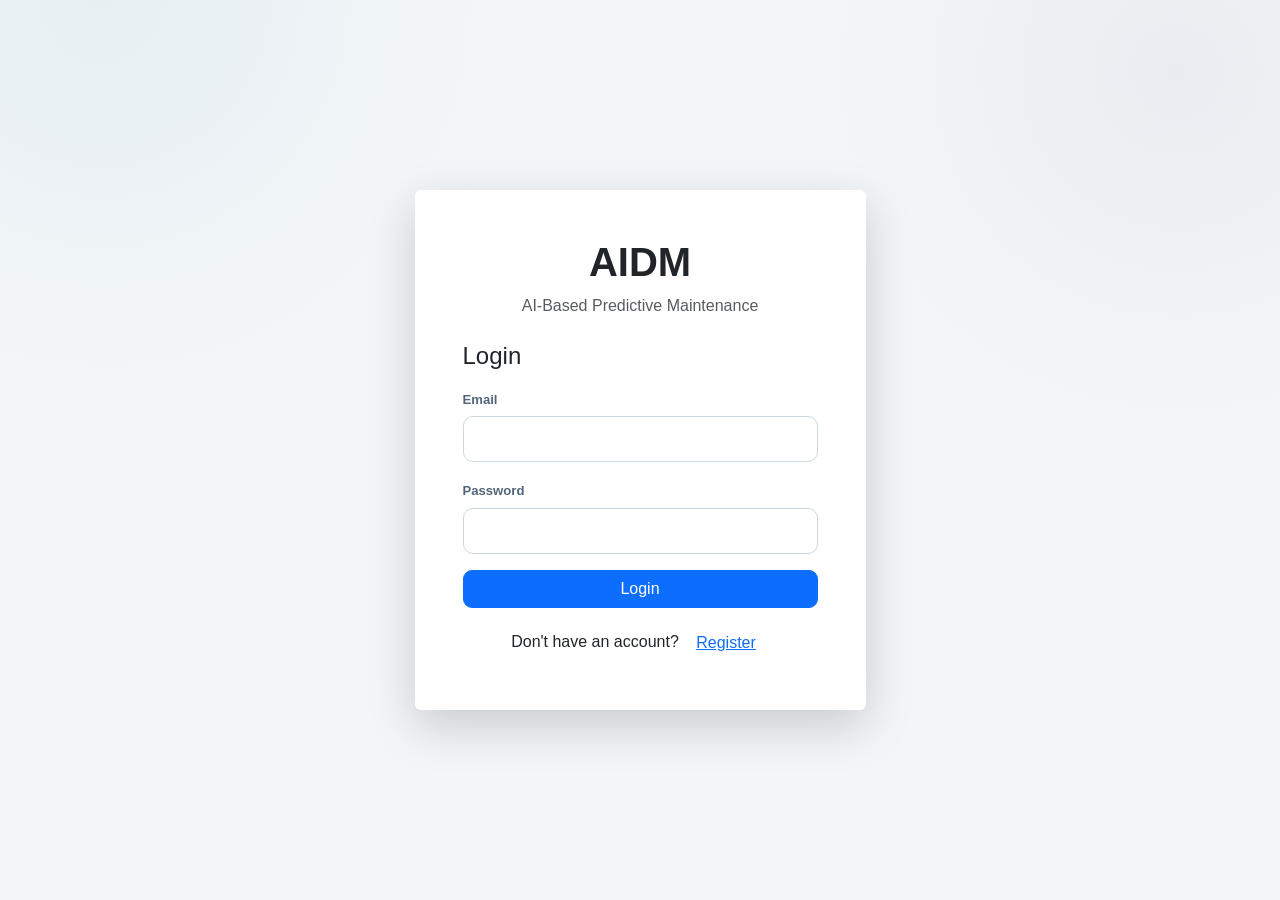
==== commit 227277f9: "Implement maintenance proposals and refresh dashboard UI" ====
--- a/frontend/dashboard.html
+++ b/frontend/dashboard.html
@@ -1233,7 +1233,41 @@
 
         </section>
 
-
+ 
+        <!-- ==============================================
+        PROACTIVE MAINTENANCE PROPOSALS
+        ================================================ -->
+
+       <section class="aidm-card mb-4" id="maintenanceProposalsSection">
+    <div class="section-heading">
+        <div class="section-heading-icon">
+            <i class="bi bi-calendar2-check"></i>
+        </div>
+        <div>
+            <div class="small-label">PROACTIVE MAINTENANCE</div>
+            <h2>Maintenance Proposals</h2>
+            <p class="mb-0">
+                Review suggested maintenance appointments and decide
+                whether to approve or decline each proposal.
+            </p>
+        </div>
+    </div>
+
+    <div id="proposalMessage" class="mt-3" role="status"
+         aria-live="polite"></div>
+
+    <div id="maintenanceProposals" class="row g-3 mt-2">
+        <div class="col-12 text-muted">
+            Loading maintenance proposals...
+        </div>
+    </div>
+
+    <p class="small text-muted mt-3 mb-0">
+        Appointment slots are simulated demo availability and are
+        not live KENT service-center inventory.
+    </p>
+       </section>
+                          
 
         <!-- ==============================================
              SERVICE CENTERS
--- a/frontend/css/style.css
+++ b/frontend/css/style.css
@@ -3054,4 +3054,326 @@
         line-height: 1.5;
     }
 
+}
+
+/* =========================================================
+   AIDM — Intelligent Maintenance Dashboard
+   Premium Responsive UI | Navy + Teal
+   ========================================================= */
+
+/* ROOT */
+:root {
+    --bg: #f3f6f9;
+    --surface: #ffffff;
+    --surface-soft: #f7fafc;
+
+    --navy: #102a43;
+    --navy-light: #243f57;
+
+    --blue: #087f8c;
+    --blue-dark: #066570;
+    --blue-soft: #e7f5f5;
+
+    --purple: #536b82;
+    --purple-soft: #edf2f7;
+
+    --green: #168568;
+    --green-soft: #e8f6f0;
+
+    --orange: #b7791f;
+    --orange-soft: #fff5df;
+
+    --red: #c2414b;
+    --red-soft: #fff0f0;
+
+    --text: #172b3a;
+    --text-secondary: #526579;
+    --text-muted: #718397;
+
+    --border: #dce5ec;
+
+    --radius: 16px;
+    --shadow: 0 5px 20px rgba(16, 42, 67, 0.055);
+    --shadow-hover: 0 12px 28px rgba(16, 42, 67, 0.10);
+}
+
+/* PAGE */
+body {
+    background:
+        radial-gradient(
+            circle at 8% 0%,
+            rgba(8, 127, 140, 0.055),
+            transparent 27%
+        ),
+        radial-gradient(
+            circle at 92% 8%,
+            rgba(16, 42, 67, 0.045),
+            transparent 25%
+        ),
+        var(--bg);
+    color: var(--text);
+}
+
+/* NAVBAR AND BRANDING */
+.aidm-navbar {
+    background: linear-gradient(135deg, #102a43, #163e59);
+    border-bottom: 1px solid rgba(255, 255, 255, 0.09);
+    box-shadow: 0 6px 25px rgba(16, 42, 67, 0.16);
+}
+
+.brand-icon,
+.agent-logo,
+.ask-aidm-logo {
+    background: linear-gradient(135deg, #087f8c, #18a999);
+    box-shadow: 0 6px 18px rgba(8, 127, 140, 0.24);
+}
+
+/* HERO */
+.dashboard-hero {
+    background: linear-gradient(
+        135deg,
+        #102a43 0%,
+        #164e63 65%,
+        #087f8c 100%
+    );
+    box-shadow: 0 15px 40px rgba(16, 42, 67, 0.16);
+}
+
+.dashboard-hero::before {
+    background: rgba(94, 234, 212, 0.10);
+}
+
+.dashboard-hero::after {
+    background: rgba(255, 255, 255, 0.07);
+}
+
+.hero-eyebrow,
+.hero-icon {
+    color: #99f6e4;
+}
+
+.dashboard-hero h1 span {
+    background: linear-gradient(90deg, #5eead4, #99f6e4);
+    -webkit-background-clip: text;
+    background-clip: text;
+    -webkit-text-fill-color: transparent;
+}
+
+/* LOADING */
+.aidm-loading {
+    background: var(--blue-soft);
+    border-color: #b9e4e3;
+    color: var(--blue-dark);
+}
+
+/* CARDS */
+.aidm-card {
+    border-color: var(--border);
+    box-shadow: var(--shadow);
+}
+
+.aidm-card:hover {
+    box-shadow: var(--shadow-hover);
+}
+
+.appliance-card,
+.maintenance-card {
+    background: linear-gradient(145deg, #ffffff, #f7fafc);
+}
+
+.service-card {
+    border: 1px solid var(--border);
+    background: var(--surface);
+    box-shadow: var(--shadow);
+    transition: box-shadow 0.2s ease, transform 0.2s ease;
+}
+
+.service-card:hover {
+    box-shadow: var(--shadow-hover);
+    transform: translateY(-2px);
+}
+
+/* SECTION ICONS */
+.section-icon,
+.section-heading-icon,
+.appliance-main-icon,
+.selection-icon,
+.pipeline-icon {
+    background: var(--blue-soft);
+    color: var(--blue);
+}
+
+.history-icon {
+    background: var(--purple-soft);
+    color: var(--navy-light);
+}
+
+/* FORMS */
+.form-control,
+.form-select,
+.ask-aidm-input {
+    border-color: #cbd8e2;
+}
+
+.form-control:focus,
+.form-select:focus,
+.ask-aidm-input:focus {
+    border-color: var(--blue);
+    box-shadow: 0 0 0 4px rgba(8, 127, 140, 0.12);
+}
+
+/* BUTTONS */
+.primary-btn,
+.ask-aidm-btn {
+    background: linear-gradient(135deg, #087f8c, #066570);
+    box-shadow: 0 6px 16px rgba(8, 127, 140, 0.20);
+}
+
+.primary-btn:hover,
+.ask-aidm-btn:hover {
+    box-shadow: 0 9px 22px rgba(8, 127, 140, 0.27);
+}
+
+.agent-run-btn {
+    background: #243f57;
+}
+
+.confirm-btn {
+    background: #116b54;
+}
+
+/* AGENT WORKFLOW */
+.agent-card::before,
+.ask-aidm-card::before {
+    background: linear-gradient(90deg, #102a43, #087f8c, #5eead4);
+}
+
+.agent-label,
+.ask-aidm-label {
+    color: var(--blue);
+}
+
+.agent-status {
+    background: linear-gradient(90deg, #f7fafc, #edf7f7);
+}
+
+.agent-status-icon {
+    background: var(--purple-soft);
+    color: var(--navy-light);
+}
+
+.agent-pipeline {
+    background: #f7fafc;
+}
+
+.agent-summary-card {
+    border-color: var(--border);
+}
+
+.agent-explanation {
+    background: linear-gradient(135deg, #eaf6f7, #f5f8fb);
+    border-color: #d1e8e8;
+}
+
+.explanation-icon {
+    color: var(--blue);
+}
+
+/* MAINTENANCE AND BOOKING */
+.maintenance-icon,
+.maintenance-status {
+    background: var(--green-soft);
+    color: var(--green);
+}
+
+.booking-confirmation {
+    background: linear-gradient(135deg, #e8f6f0, #edf8f7);
+    border-color: #bfe6d8;
+}
+
+.confirmation-icon,
+.confirmation-label {
+    color: var(--green);
+}
+
+/* ASK AIDM */
+.ask-aidm-card {
+    background: linear-gradient(145deg, #ffffff, #f7fbfc);
+}
+
+.ask-aidm-model-badge {
+    background: var(--blue-soft);
+    border-color: #c9e7e7;
+    color: var(--blue-dark);
+}
+
+.ask-aidm-model-badge::before {
+    background: #18a999;
+    box-shadow: 0 0 0 4px rgba(24, 169, 153, 0.12);
+}
+
+.ask-aidm-input-area {
+    background: linear-gradient(135deg, #f7fafc, #edf7f7);
+}
+
+.ask-aidm-result {
+    border-color: #d1e8e8;
+    box-shadow: 0 6px 20px rgba(8, 127, 140, 0.06);
+}
+
+.ask-aidm-result-header {
+    background: linear-gradient(90deg, #eaf6f7, #f5f8fb);
+    border-bottom-color: #d1e8e8;
+}
+
+.ask-aidm-answer-icon,
+.ask-aidm-source i {
+    color: var(--blue);
+}
+
+.ask-aidm-source {
+    background: #f7fafc;
+}
+
+/* EMPTY STATES AND FEEDBACK */
+.history-empty {
+    border-color: var(--border);
+    background: #f7fafc;
+}
+
+.alert {
+    border-radius: 12px;
+}
+
+/* ACCESSIBILITY: VISIBLE KEYBOARD FOCUS */
+button:focus-visible,
+input:focus-visible,
+select:focus-visible,
+textarea:focus-visible,
+a:focus-visible {
+    outline: 3px solid rgba(8, 127, 140, 0.65);
+    outline-offset: 2px;
+}
+
+/* RESPONSIVE */
+@media (max-width: 768px) {
+    .dashboard-hero {
+        background: linear-gradient(135deg, #102a43, #087f8c);
+    }
+
+    .aidm-nav-content {
+        gap: 12px;
+    }
+}
+
+/* REDUCED MOTION */
+@media (prefers-reduced-motion: reduce) {
+    *,
+    *::before,
+    *::after {
+        scroll-behavior: auto !important;
+        animation-duration: 0.01ms !important;
+        animation-iteration-count: 1 !important;
+        transition-duration: 0.01ms !important;
+    }s
 }
